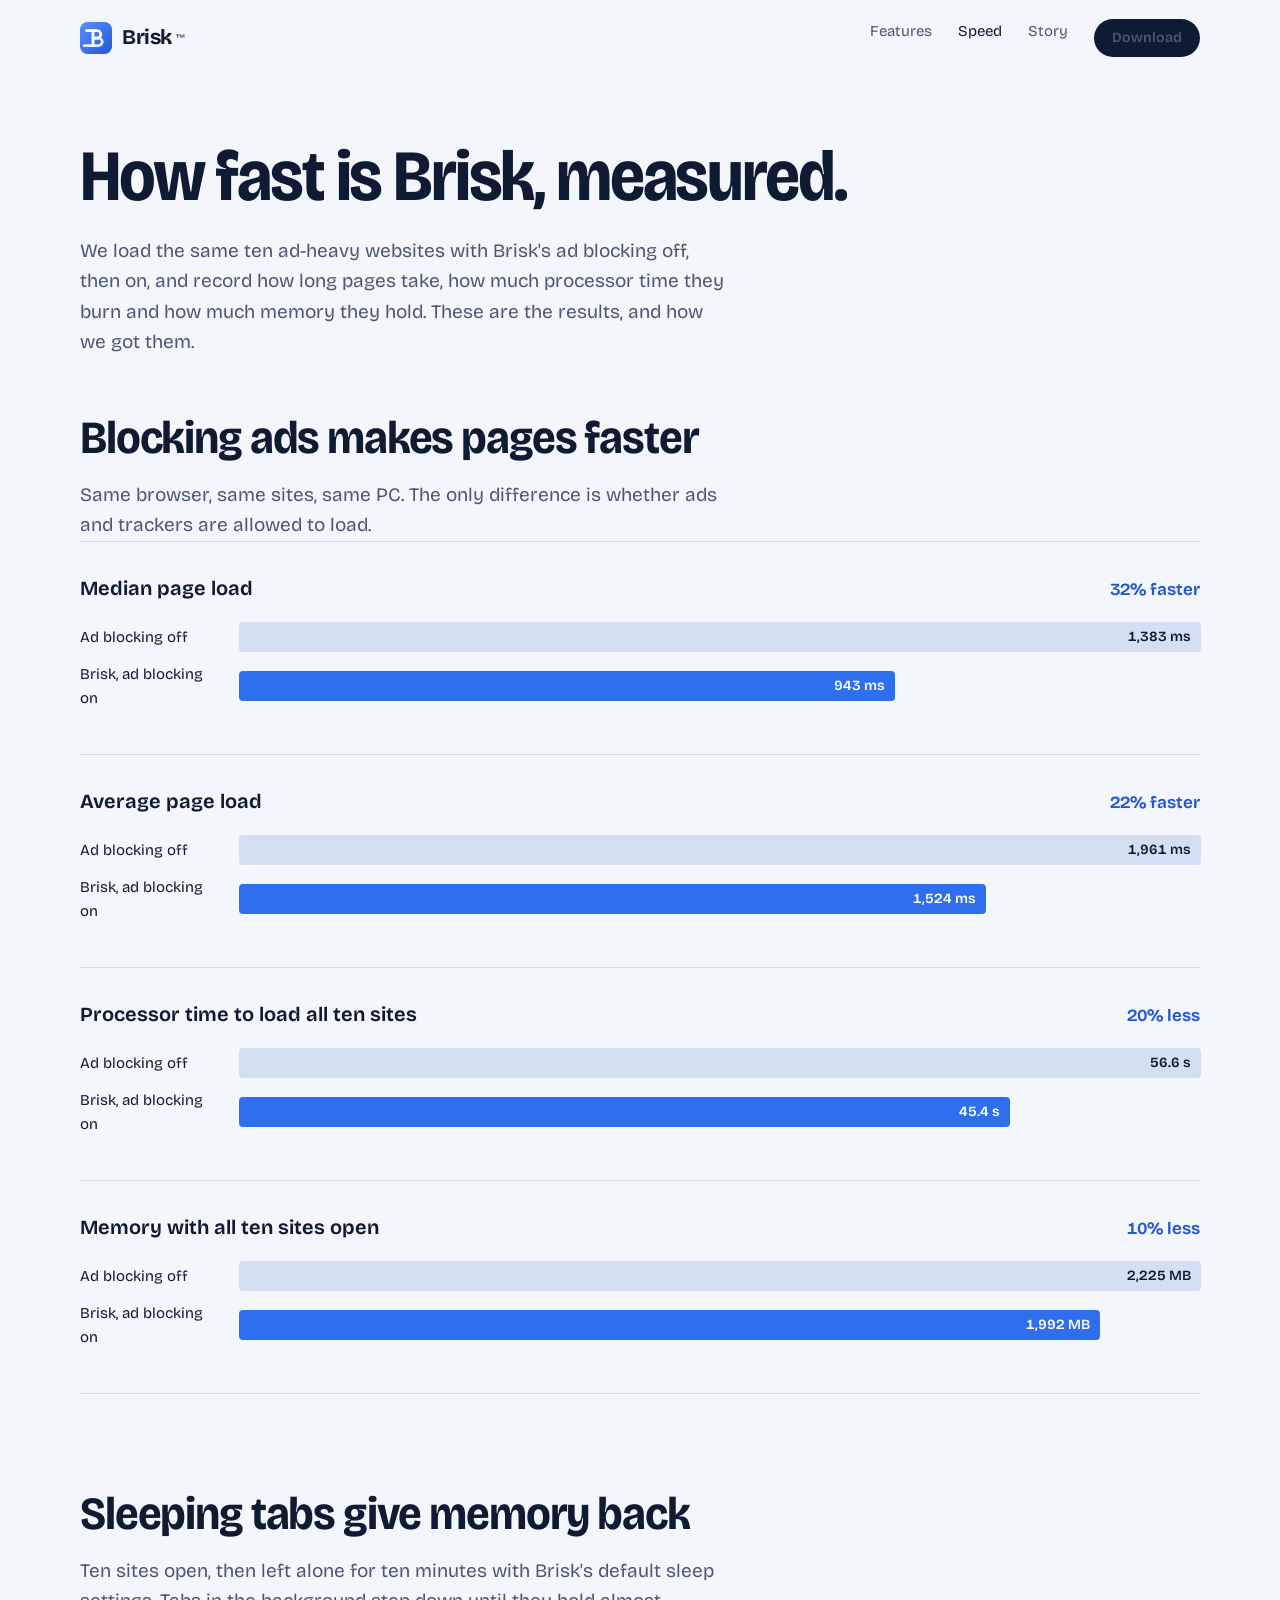
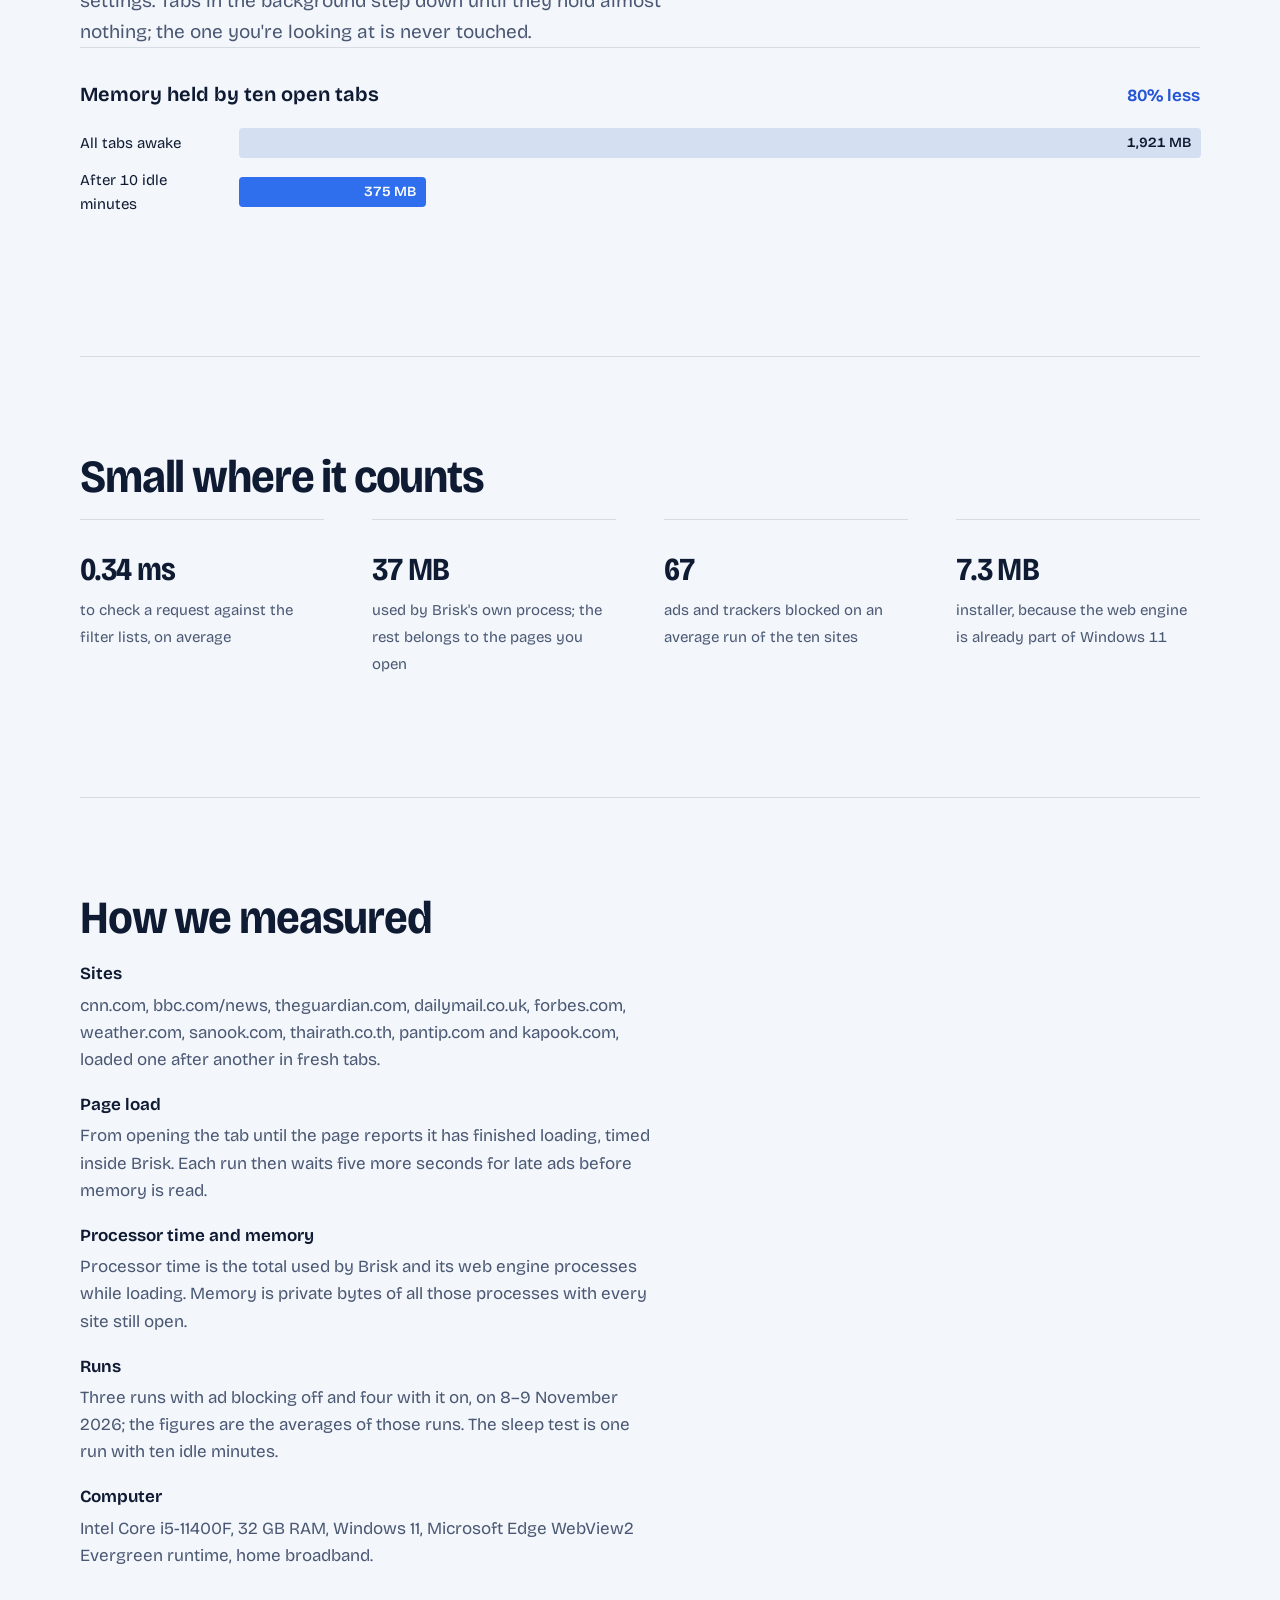
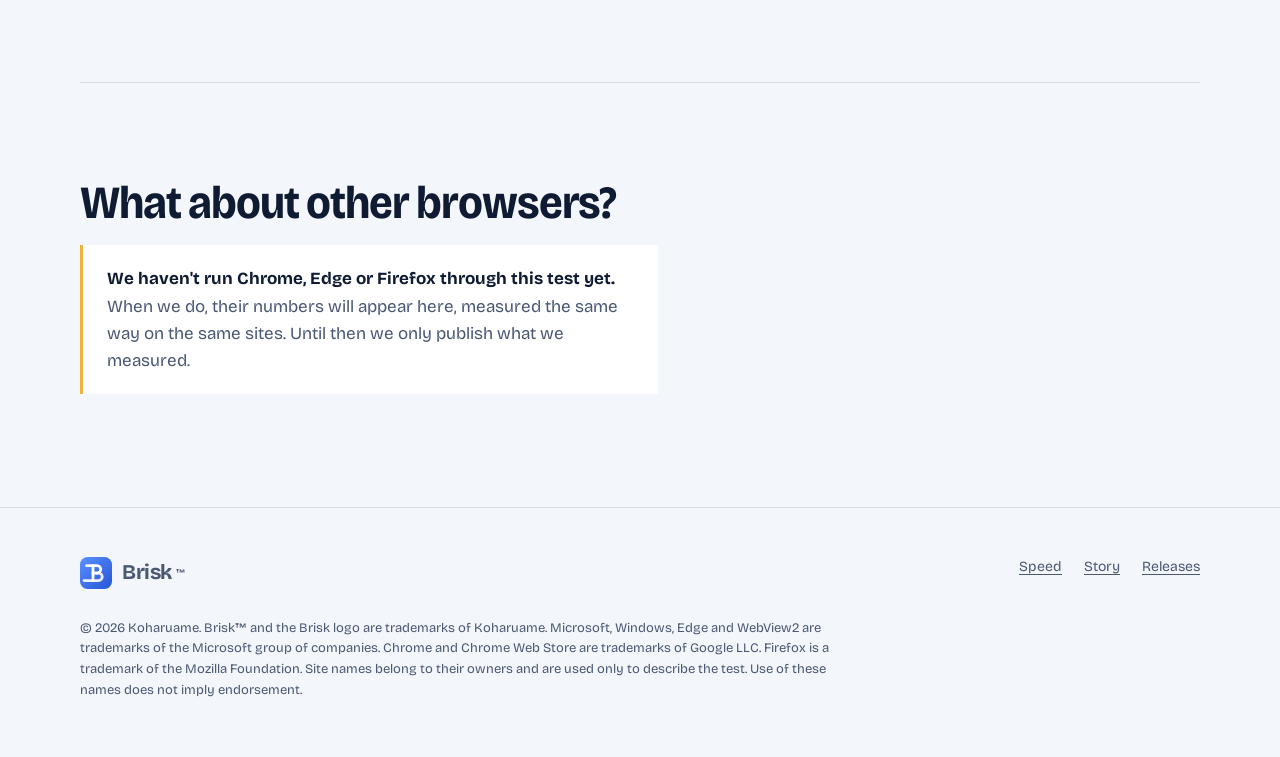
==== docs/speed.html @ 79f0d3bf "Website: English, brand identity, speed page - Home page rebuilt around the wind mark: what Brisk do" ====
<!doctype html>
<html lang="en">
  <head>
    <meta charset="UTF-8" />
    <meta name="viewport" content="width=device-width, initial-scale=1" />
    <title>Speed — Brisk</title>
    <meta name="description" content="How fast Brisk is, measured on ten ad-heavy websites: page loads, CPU time and memory, with the method and raw numbers." />
    <link rel="icon" href="logo.svg" type="image/svg+xml" />
    <link rel="preconnect" href="https://fonts.googleapis.com" />
    <link rel="preconnect" href="https://fonts.gstatic.com" crossorigin />
    <link href="https://fonts.googleapis.com/css2?family=Bricolage+Grotesque:opsz,wdth,wght@12..96,75..100,400..800&display=swap" rel="stylesheet" />
    <link rel="stylesheet" href="style.css" />
  </head>
  <body>
    <a class="skip" href="#main">Skip to content</a>
    <div class="wrap">
      <header class="site-head">
        <a class="mark" href="./" aria-label="Brisk home"><img src="logo.svg" alt="" />Brisk<sup>™</sup></a>
        <nav class="site-nav" aria-label="Site">
          <a href="./#what">Features</a>
          <a href="speed.html" aria-current="page">Speed</a>
          <a href="./#story">Story</a>
          <a class="button small" href="https://github.com/koharuame/brisk-browser/releases/latest">Download</a>
        </nav>
      </header>

      <main id="main">
        <div class="page-head">
          <h1>How fast is Brisk, measured.</h1>
          <p class="lede">
            We load the same ten ad-heavy websites with Brisk's ad blocking off, then on, and record how long pages take, how much processor time they burn and how much memory they hold. These are the results, and how we got them.
          </p>
        </div>

        <section aria-labelledby="adblock-title">
          <h2 id="adblock-title">Blocking ads makes pages faster</h2>
          <p class="intro">Same browser, same sites, same PC. The only difference is whether ads and trackers are allowed to load.</p>

          <figure class="chart">
            <figcaption><b>Median page load</b><span class="delta">32% faster</span></figcaption>
            <div class="bar"><span>Ad blocking off</span><div class="track"><div class="fill" style="--w: 100%">1,383 ms</div></div></div>
            <div class="bar brisk"><span>Brisk, ad blocking on</span><div class="track"><div class="fill" style="--w: 68.2%">943 ms</div></div></div>
          </figure>

          <figure class="chart">
            <figcaption><b>Average page load</b><span class="delta">22% faster</span></figcaption>
            <div class="bar"><span>Ad blocking off</span><div class="track"><div class="fill" style="--w: 100%">1,961 ms</div></div></div>
            <div class="bar brisk"><span>Brisk, ad blocking on</span><div class="track"><div class="fill" style="--w: 77.7%">1,524 ms</div></div></div>
          </figure>

          <figure class="chart">
            <figcaption><b>Processor time to load all ten sites</b><span class="delta">20% less</span></figcaption>
            <div class="bar"><span>Ad blocking off</span><div class="track"><div class="fill" style="--w: 100%">56.6 s</div></div></div>
            <div class="bar brisk"><span>Brisk, ad blocking on</span><div class="track"><div class="fill" style="--w: 80.2%">45.4 s</div></div></div>
          </figure>

          <figure class="chart">
            <figcaption><b>Memory with all ten sites open</b><span class="delta">10% less</span></figcaption>
            <div class="bar"><span>Ad blocking off</span><div class="track"><div class="fill" style="--w: 100%">2,225 MB</div></div></div>
            <div class="bar brisk"><span>Brisk, ad blocking on</span><div class="track"><div class="fill" style="--w: 89.5%">1,992 MB</div></div></div>
          </figure>
        </section>

        <section class="block" id="sleep" aria-labelledby="sleep-title">
          <h2 id="sleep-title">Sleeping tabs give memory back</h2>
          <p class="intro">Ten sites open, then left alone for ten minutes with Brisk's default sleep settings. Tabs in the background step down until they hold almost nothing; the one you're looking at is never touched.</p>

          <figure class="chart">
            <figcaption><b>Memory held by ten open tabs</b><span class="delta">80% less</span></figcaption>
            <div class="bar"><span>All tabs awake</span><div class="track"><div class="fill" style="--w: 100%">1,921 MB</div></div></div>
            <div class="bar brisk"><span>After 10 idle minutes</span><div class="track"><div class="fill" style="--w: 19.5%">375 MB</div></div></div>
          </figure>
        </section>

        <section class="block" aria-labelledby="small-title">
          <h2 id="small-title">Small where it counts</h2>
          <ul class="facts">
            <li><b>0.34 ms</b><span>to check a request against the filter lists, on average</span></li>
            <li><b>37 MB</b><span>used by Brisk's own process; the rest belongs to the pages you open</span></li>
            <li><b>67</b><span>ads and trackers blocked on an average run of the ten sites</span></li>
            <li><b>7.3 MB</b><span>installer, because the web engine is already part of Windows 11</span></li>
          </ul>
        </section>

        <section class="block" aria-labelledby="method-title">
          <h2 id="method-title">How we measured</h2>
          <dl class="method">
            <dt>Sites</dt>
            <dd>cnn.com, bbc.com/news, theguardian.com, dailymail.co.uk, forbes.com, weather.com, sanook.com, thairath.co.th, pantip.com and kapook.com, loaded one after another in fresh tabs.</dd>
            <dt>Page load</dt>
            <dd>From opening the tab until the page reports it has finished loading, timed inside Brisk. Each run then waits five more seconds for late ads before memory is read.</dd>
            <dt>Processor time and memory</dt>
            <dd>Processor time is the total used by Brisk and its web engine processes while loading. Memory is private bytes of all those processes with every site still open.</dd>
            <dt>Runs</dt>
            <dd>Three runs with ad blocking off and four with it on, on 8–9 November 2026; the figures are the averages of those runs. The sleep test is one run with ten idle minutes.</dd>
            <dt>Computer</dt>
            <dd>Intel Core i5-11400F, 32 GB RAM, Windows 11, Microsoft Edge WebView2 Evergreen runtime, home broadband.</dd>
          </dl>
        </section>

        <section class="block" aria-labelledby="others-title">
          <h2 id="others-title">What about other browsers?</h2>
          <p class="note">
            <b>We haven't run Chrome, Edge or Firefox through this test yet.</b> When we do, their numbers will appear here, measured the same way on the same sites. Until then we only publish what we measured.
          </p>
        </section>
      </main>
    </div>

    <footer class="site-foot">
      <div class="wrap">
        <div class="cols">
          <a class="mark" href="./"><img src="logo.svg" alt="" />Brisk<sup>™</sup></a>
          <nav aria-label="Footer">
            <a href="speed.html">Speed</a>
            <a href="./#story">Story</a>
            <a href="https://github.com/koharuame/brisk-browser/releases">Releases</a>
          </nav>
        </div>
        <p class="legal">
          © 2026 Koharuame. Brisk™ and the Brisk logo are trademarks of Koharuame. Microsoft, Windows, Edge and WebView2 are trademarks of the Microsoft group of companies. Chrome and Chrome Web Store are trademarks of Google LLC. Firefox is a trademark of the Mozilla Foundation. Site names belong to their owners and are used only to describe the test. Use of these names does not imply endorsement.
        </p>
      </div>
    </footer>
  </body>
</html>
---- docs/style.css ----
/* Brisk website. Identity: wind (the "Gust B" mark), cool air, the app's blue.
   One family (Bricolage Grotesque) carries everything; numbers use tabular figures. */

:root {
  --paper: #f3f6fb; /* cool air */
  --paper-2: #e8eef8;
  --ink: #0f1b33; /* deep navy, the text */
  --ink-2: #4a5873;
  --gust: #2f6fed; /* the app's accent */
  --gust-deep: #2556d6;
  --mist: #d4dff2;
  --line: rgba(15, 27, 51, 0.12);
  --sun: #f2b33d; /* "faster" in charts */
  --measure: 34em;
  --ease: cubic-bezier(0.2, 0, 0, 1);
  color-scheme: light;
}

* {
  box-sizing: border-box;
}

html {
  -webkit-text-size-adjust: 100%;
}

body {
  margin: 0;
  background: var(--paper);
  color: var(--ink);
  font: 400 17px/1.6 "Bricolage Grotesque", "Segoe UI", system-ui, sans-serif;
  font-optical-sizing: auto;
  font-variation-settings: "wdth" 100;
}

a {
  color: var(--gust-deep);
  text-underline-offset: 3px;
}

a:focus-visible,
button:focus-visible {
  outline: 3px solid var(--gust);
  outline-offset: 3px;
  border-radius: 4px;
}

.wrap {
  width: min(1120px, 100% - 40px);
  margin-inline: auto;
}

.skip {
  position: absolute;
  left: -999px;
}

.skip:focus {
  left: 20px;
  top: 12px;
  z-index: 10;
  padding: 8px 14px;
  background: var(--ink);
  color: #fff;
}

/* --- site header ------------------------------------------------------------- */
.site-head {
  position: relative;
  z-index: 2;
  display: flex;
  align-items: center;
  gap: 32px;
  height: 76px;
}

.mark {
  display: flex;
  align-items: center;
  gap: 10px;
  color: var(--ink);
  font-size: 21px;
  font-weight: 700;
  letter-spacing: -0.02em;
  text-decoration: none;
}

.mark img {
  width: 32px;
  height: 32px;
}

.mark sup {
  margin-left: -6px;
  font-size: 10px;
  font-weight: 500;
  color: var(--ink-2);
}

.site-nav {
  display: flex;
  gap: 26px;
  margin-left: auto;
  font-size: 15px;
}

.site-nav a {
  color: var(--ink-2);
  text-decoration: none;
}

.site-nav a:hover,
.site-nav a[aria-current="page"] {
  color: var(--ink);
}

.button {
  display: inline-flex;
  align-items: center;
  gap: 10px;
  padding: 13px 26px;
  border-radius: 999px;
  background: var(--ink);
  color: #fff;
  font-weight: 600;
  font-size: 16px;
  text-decoration: none;
  transition: background-color 0.15s var(--ease);
}

.button:hover {
  background: var(--gust-deep);
}

.button svg {
  width: 18px;
  height: 18px;
}

.button.small {
  padding: 8px 18px;
  font-size: 14px;
}

/* --- hero: the wind is the signature ------------------------------------------- */
.hero {
  position: relative;
  overflow: hidden;
  padding: 72px 0 120px;
}

.streams {
  position: absolute;
  inset: -40px 0 0 0;
  width: 100%;
  height: calc(100% + 40px);
  pointer-events: none;
}

.streams path {
  fill: none;
  stroke: var(--gust);
  stroke-linecap: round;
  stroke-dasharray: 2400;
  stroke-dashoffset: 2400;
  animation: gust 2.4s var(--ease) forwards;
}

.streams path:nth-child(1) {
  stroke-width: 2;
  opacity: 0.35;
}

.streams path:nth-child(2) {
  stroke-width: 1.5;
  opacity: 0.22;
  animation-delay: 0.18s;
}

.streams path:nth-child(3) {
  stroke-width: 1;
  opacity: 0.16;
  animation-delay: 0.36s;
}

.streams path:nth-child(4) {
  stroke-width: 1;
  opacity: 0.1;
  animation-delay: 0.54s;
}

@keyframes gust {
  to {
    stroke-dashoffset: 0;
  }
}

.hero .wrap {
  position: relative;
}

.hero h1 {
  max-width: 11em;
  margin: 0;
  font-size: clamp(46px, 7.4vw, 96px);
  font-weight: 700;
  font-variation-settings: "wdth" 90;
  line-height: 0.98;
  letter-spacing: -0.035em;
}

.hero .lede {
  max-width: 30em;
  margin: 28px 0 0;
  color: var(--ink-2);
  font-size: clamp(18px, 2vw, 21px);
  line-height: 1.5;
}

.actions {
  display: flex;
  flex-wrap: wrap;
  align-items: center;
  gap: 14px 26px;
  margin-top: 40px;
}

.fine {
  color: var(--ink-2);
  font-size: 14px;
}

/* --- sections ----------------------------------------------------------------- */
section.block {
  padding: 96px 0;
  border-top: 1px solid var(--line);
}

h2 {
  max-width: 16em;
  margin: 0 0 18px;
  font-size: clamp(30px, 4vw, 46px);
  font-weight: 700;
  font-variation-settings: "wdth" 92;
  line-height: 1.05;
  letter-spacing: -0.025em;
}

h3 {
  margin: 0 0 8px;
  font-size: 22px;
  font-weight: 650;
  letter-spacing: -0.01em;
}

.intro {
  max-width: var(--measure);
  margin: 0;
  color: var(--ink-2);
  font-size: 19px;
}

/* Three things Brisk does, each with its measured evidence beside it. */
.pillars {
  display: grid;
  gap: 0;
  margin: 56px 0 0;
  padding: 0;
  list-style: none;
}

.pillars li {
  display: grid;
  grid-template-columns: minmax(0, 1.1fr) minmax(0, 1fr);
  gap: 24px 64px;
  padding: 34px 0;
  border-top: 1px solid var(--line);
}

.pillars p {
  max-width: var(--measure);
  margin: 0;
  color: var(--ink-2);
}

.evidence {
  align-self: center;
  font-variant-numeric: tabular-nums;
}

.evidence b {
  display: block;
  font-size: clamp(28px, 3.4vw, 40px);
  font-weight: 700;
  font-variation-settings: "wdth" 85;
  letter-spacing: -0.02em;
  line-height: 1.1;
}

.evidence span {
  color: var(--ink-2);
  font-size: 15px;
}

/* Everything else, as a plain two-column list. */
.also {
  columns: 2 300px;
  column-gap: 64px;
  margin: 48px 0 0;
  padding: 0;
  list-style: none;
}

.also li {
  break-inside: avoid;
  padding: 18px 0;
  border-top: 1px solid var(--line);
}

.also b {
  display: block;
  font-weight: 650;
}

.also span {
  color: var(--ink-2);
  font-size: 16px;
}

/* The story reads like a letter: narrower, larger, signed. */
.story {
  background: var(--paper-2);
}

.story .letter {
  max-width: 36em;
  font-size: 20px;
  line-height: 1.65;
}

.story .letter p {
  margin: 0 0 1.1em;
}

.story .principles {
  display: flex;
  flex-wrap: wrap;
  gap: 10px;
  margin: 34px 0 0;
  padding: 0;
  list-style: none;
}

.story .principles li {
  padding: 7px 16px;
  border-radius: 999px;
  background: var(--paper);
  box-shadow: inset 0 0 0 1px var(--line);
  font-size: 15px;
}

.signature {
  margin-top: 30px;
  color: var(--ink-2);
  font-size: 16px;
}

.get {
  text-align: left;
}

.get .row {
  display: flex;
  flex-wrap: wrap;
  align-items: center;
  justify-content: space-between;
  gap: 28px;
}

.reqs {
  display: grid;
  grid-template-columns: repeat(auto-fit, minmax(200px, 1fr));
  gap: 0 40px;
  margin: 40px 0 0;
  padding: 0;
  list-style: none;
}

.reqs li {
  padding: 14px 0;
  border-top: 1px solid var(--line);
  font-size: 15px;
}

.reqs b {
  display: block;
  color: var(--ink-2);
  font-weight: 500;
}

/* --- speed page ------------------------------------------------------------------ */
.page-head {
  padding: 64px 0 56px;
}

.page-head h1 {
  max-width: 14em;
  margin: 0;
  font-size: clamp(40px, 6vw, 72px);
  font-weight: 700;
  font-variation-settings: "wdth" 90;
  line-height: 1;
  letter-spacing: -0.03em;
}

.page-head .lede {
  max-width: 34em;
  margin: 24px 0 0;
  color: var(--ink-2);
  font-size: 19px;
}

.chart {
  margin: 0;
  padding: 30px 0 34px;
  border-top: 1px solid var(--line);
  font-variant-numeric: tabular-nums;
}

.chart figcaption {
  display: flex;
  flex-wrap: wrap;
  align-items: baseline;
  justify-content: space-between;
  gap: 8px 24px;
  margin-bottom: 18px;
}

.chart figcaption b {
  font-size: 20px;
  font-weight: 650;
}

.chart .delta {
  color: var(--gust-deep);
  font-weight: 650;
}

.bar {
  display: grid;
  grid-template-columns: 9.5em 1fr;
  align-items: center;
  gap: 16px;
  margin: 10px 0;
  font-size: 15px;
}

.bar .track {
  position: relative;
  height: 30px;
}

.bar .fill {
  display: flex;
  align-items: center;
  justify-content: flex-end;
  width: var(--w);
  height: 100%;
  padding: 0 10px;
  border-radius: 4px;
  background: var(--mist);
  color: var(--ink);
  font-size: 14px;
  font-weight: 600;
  white-space: nowrap;
  transform-origin: left;
  animation: grow 0.9s var(--ease) both;
}

.bar.brisk .fill {
  background: var(--gust);
  color: #fff;
}

@keyframes grow {
  from {
    transform: scaleX(0);
  }
}

.facts {
  display: grid;
  grid-template-columns: repeat(auto-fit, minmax(240px, 1fr));
  gap: 0 48px;
  margin: 0;
  padding: 0;
  list-style: none;
}

.facts li {
  padding: 24px 0;
  border-top: 1px solid var(--line);
  font-variant-numeric: tabular-nums;
}

.facts b {
  display: block;
  font-size: 32px;
  font-weight: 700;
  font-variation-settings: "wdth" 85;
  letter-spacing: -0.02em;
}

.facts span {
  color: var(--ink-2);
  font-size: 15px;
}

.method {
  max-width: var(--measure);
  color: var(--ink-2);
}

.method dt {
  margin-top: 18px;
  color: var(--ink);
  font-weight: 650;
}

.method dd {
  margin: 4px 0 0;
}

.note {
  max-width: var(--measure);
  padding: 20px 24px;
  border-left: 3px solid var(--sun);
  background: #fff;
  color: var(--ink-2);
}

.note b {
  color: var(--ink);
}

/* --- footer ------------------------------------------------------------------------ */
.site-foot {
  padding: 48px 0 56px;
  border-top: 1px solid var(--line);
  color: var(--ink-2);
  font-size: 14px;
}

.site-foot .cols {
  display: flex;
  flex-wrap: wrap;
  justify-content: space-between;
  gap: 24px;
}

.site-foot nav {
  display: flex;
  flex-wrap: wrap;
  gap: 22px;
}

.site-foot a {
  color: var(--ink-2);
}

.legal {
  max-width: 60em;
  margin: 28px 0 0;
  font-size: 13px;
  line-height: 1.6;
}

/* --- small screens + motion ------------------------------------------------------- */
@media (max-width: 720px) {
  .site-nav a:not(.button) {
    display: none;
  }
  .hero {
    padding: 40px 0 80px;
  }
  section.block {
    padding: 64px 0;
  }
  .pillars li {
    grid-template-columns: 1fr;
  }
  .bar {
    grid-template-columns: 1fr;
    gap: 6px;
  }
}

@media (prefers-reduced-motion: reduce) {
  .streams path {
    animation: none;
    stroke-dashoffset: 0;
  }
  .bar .fill {
    animation: none;
  }
  .button {
    transition: none;
  }
}
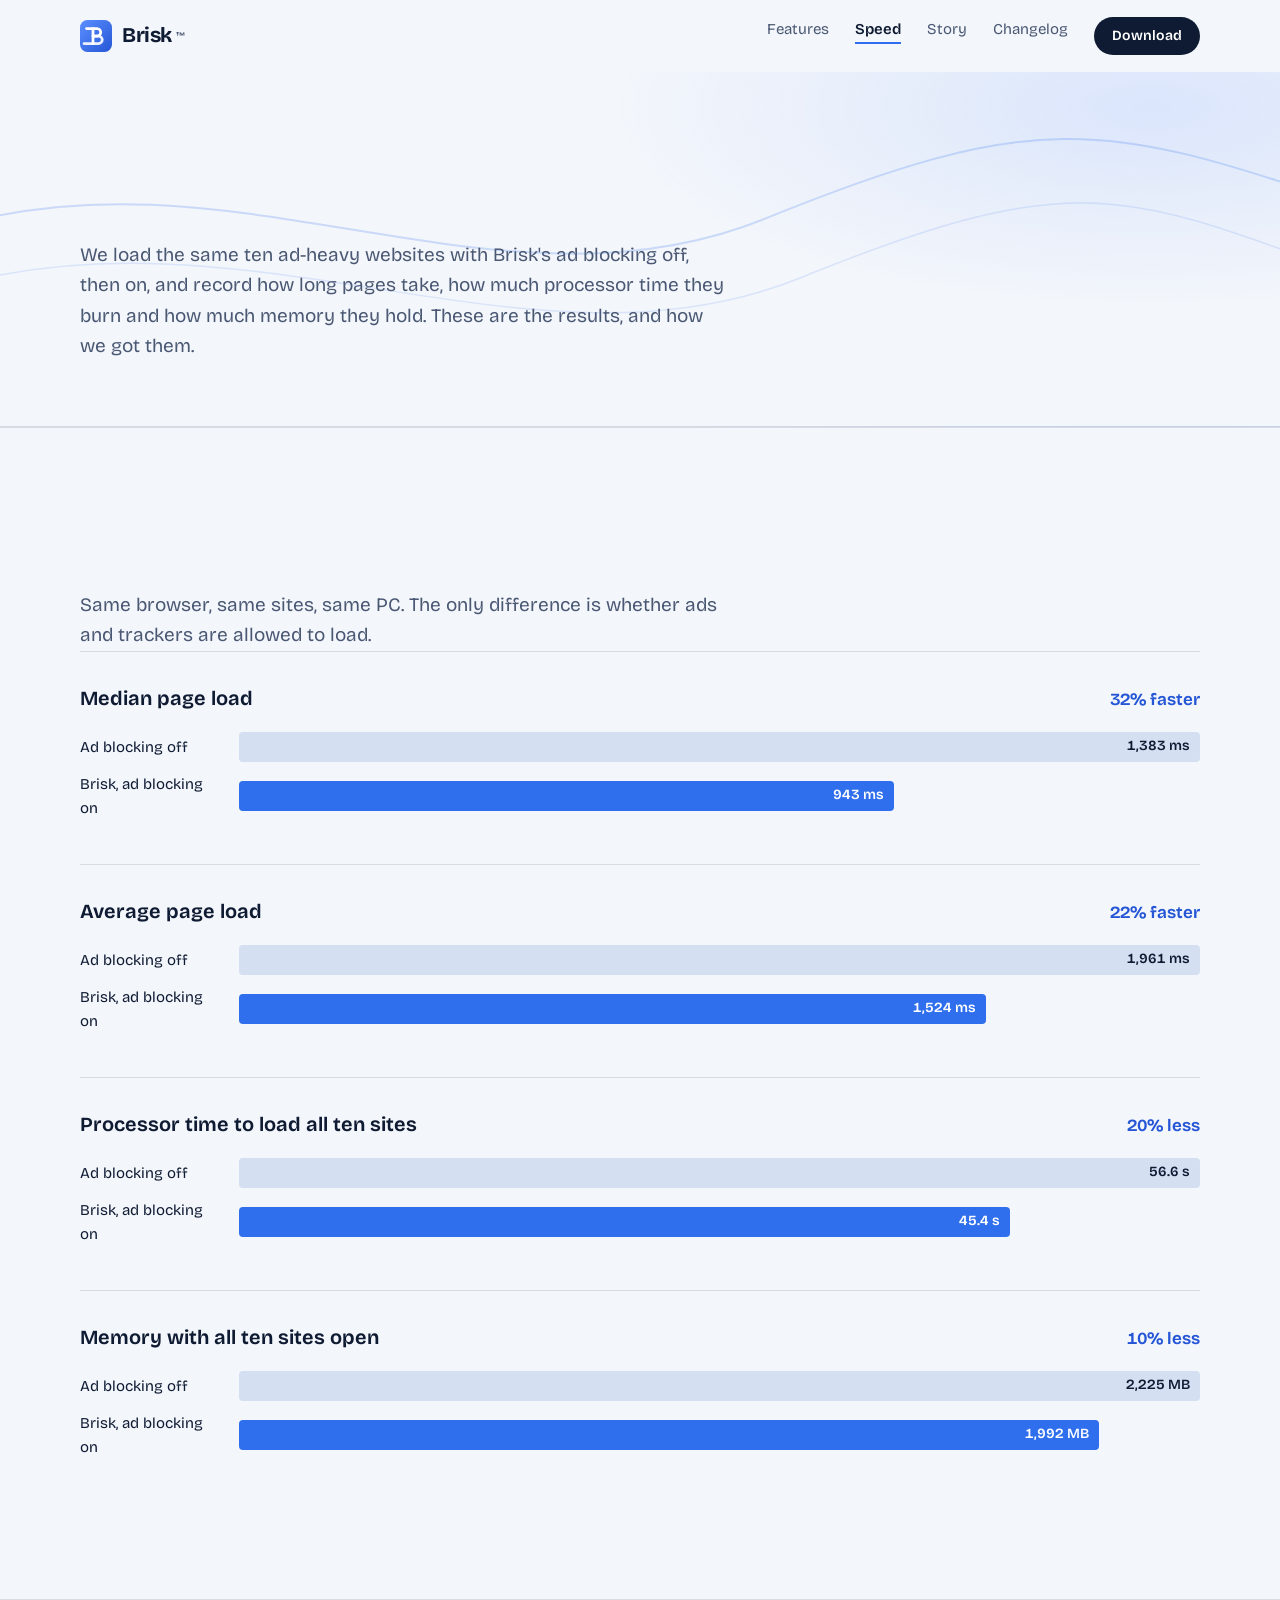
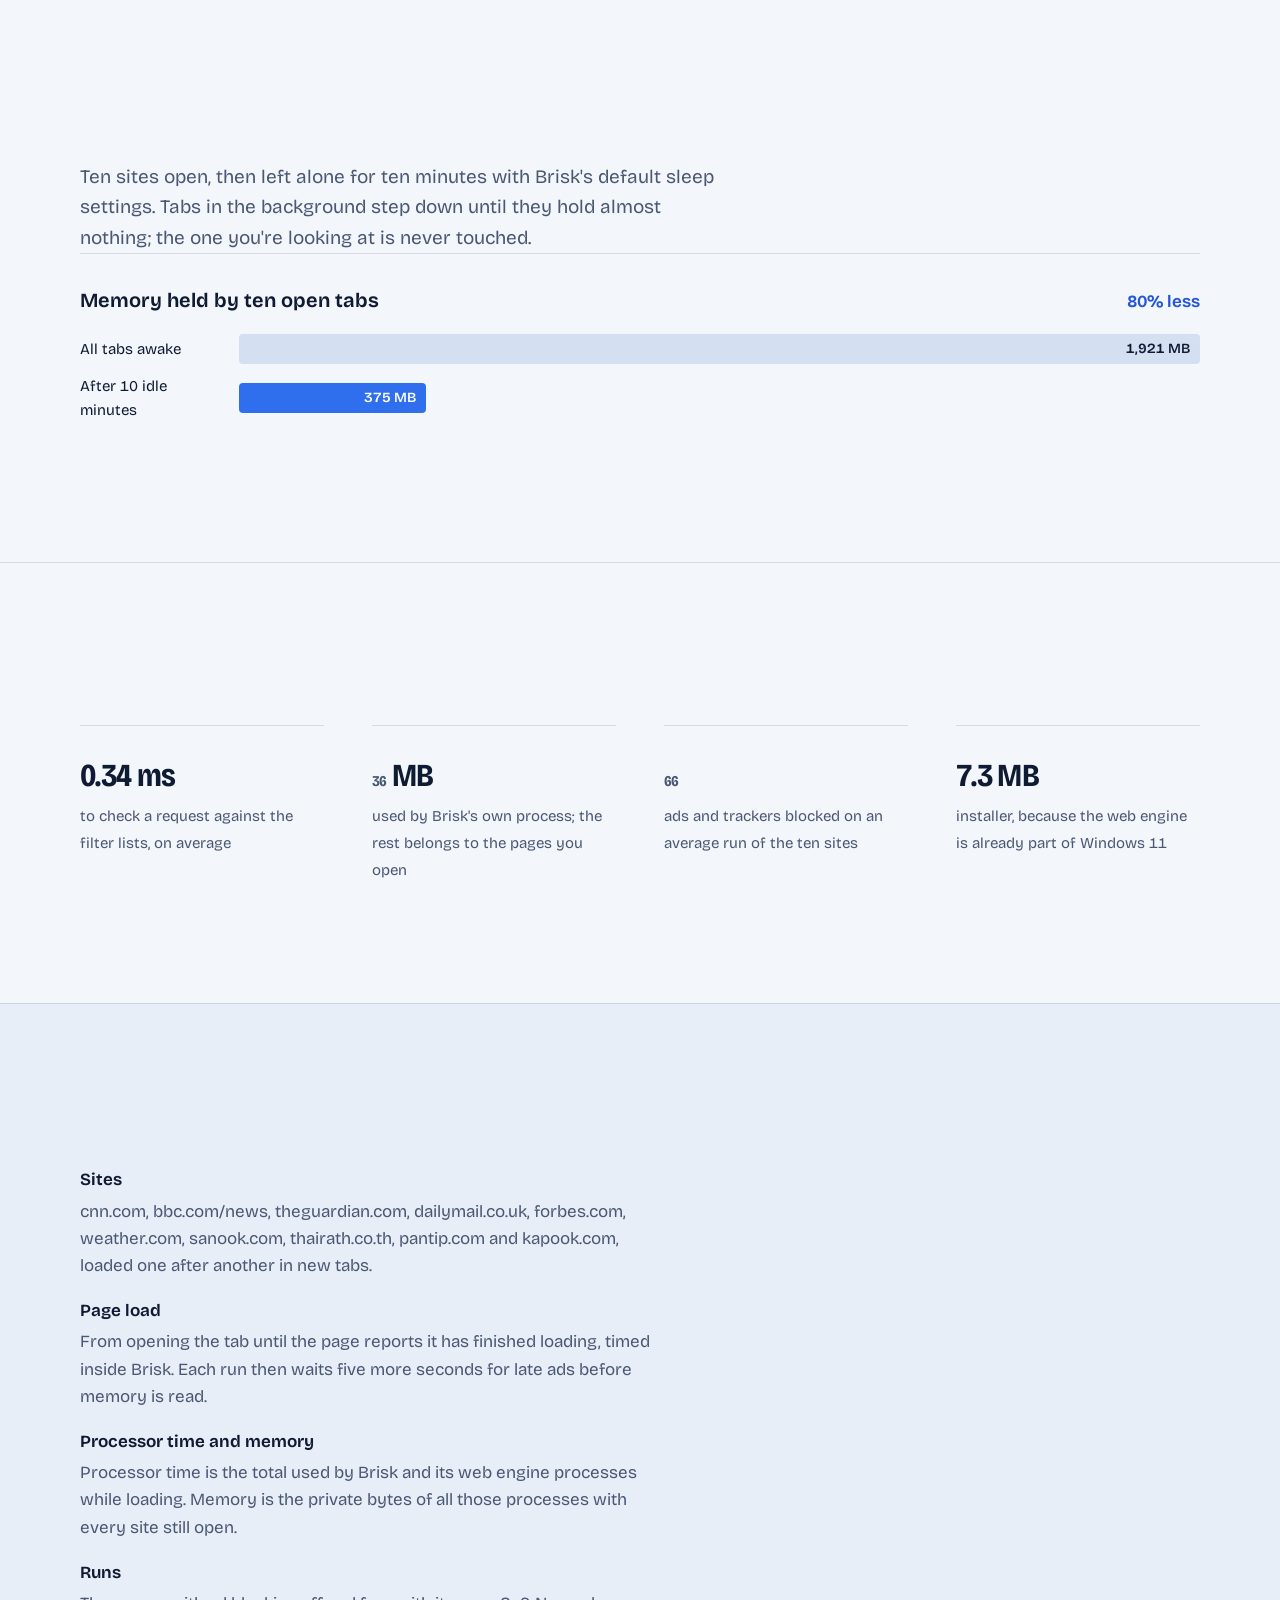
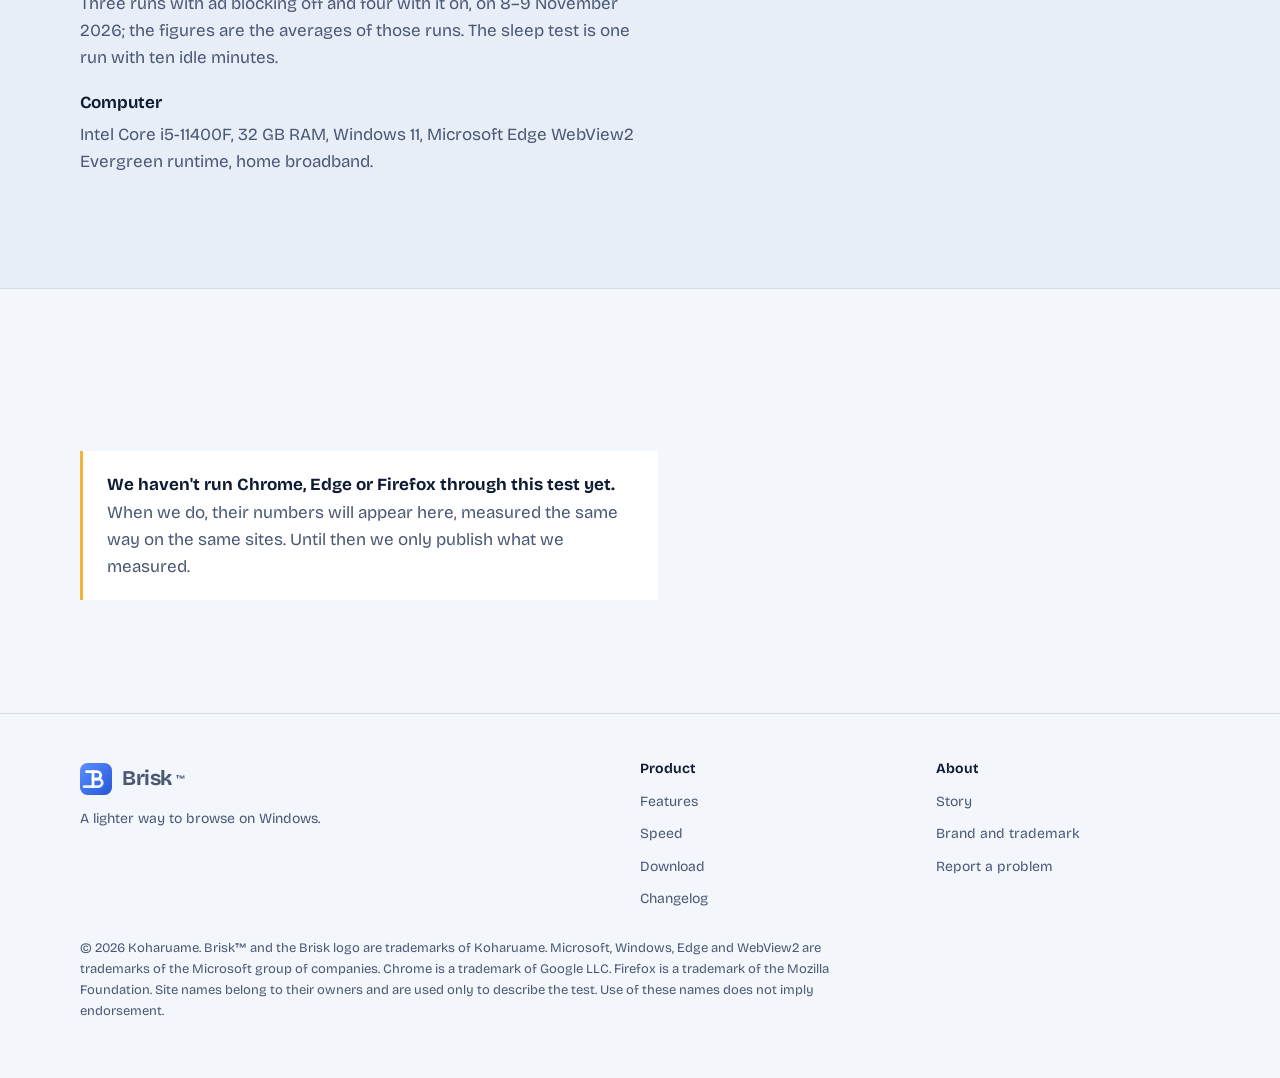
==== commit 6d7690bd: "Website: features, download, story and changelog pages" ====
--- a/docs/speed.html
+++ b/docs/speed.html
@@ -4,35 +4,49 @@
     <meta charset="UTF-8" />
     <meta name="viewport" content="width=device-width, initial-scale=1" />
     <title>Speed — Brisk</title>
-    <meta name="description" content="How fast Brisk is, measured on ten ad-heavy websites: page loads, CPU time and memory, with the method and raw numbers." />
+    <meta name="description" content="How fast Brisk is, measured on ten ad-heavy websites: page loads, processor time and memory, with the method and the numbers." />
     <link rel="icon" href="logo.svg" type="image/svg+xml" />
     <link rel="preconnect" href="https://fonts.googleapis.com" />
     <link rel="preconnect" href="https://fonts.gstatic.com" crossorigin />
     <link href="https://fonts.googleapis.com/css2?family=Bricolage+Grotesque:opsz,wdth,wght@12..96,75..100,400..800&display=swap" rel="stylesheet" />
     <link rel="stylesheet" href="style.css" />
+    <link rel="stylesheet" href="fx.css" />
+    <link rel="stylesheet" href="pages.css" />
+    <link rel="stylesheet" href="motion.css" />
+    <script>
+      document.documentElement.classList.add("js");
+    </script>
   </head>
   <body>
     <a class="skip" href="#main">Skip to content</a>
-    <div class="wrap">
-      <header class="site-head">
+    <header class="site-head">
+      <div class="wrap head-row">
         <a class="mark" href="./" aria-label="Brisk home"><img src="logo.svg" alt="" />Brisk<sup>™</sup></a>
-        <nav class="site-nav" aria-label="Site">
-          <a href="./#what">Features</a>
+        <button class="menu-btn" type="button" aria-expanded="false" aria-controls="site-nav"><i></i><i></i><span class="sr">Menu</span></button>
+        <nav class="site-nav" id="site-nav" aria-label="Site">
+          <a href="features.html">Features</a>
           <a href="speed.html" aria-current="page">Speed</a>
-          <a href="./#story">Story</a>
-          <a class="button small" href="https://github.com/koharuame/brisk-browser/releases/latest">Download</a>
+          <a href="story.html">Story</a>
+          <a href="changelog.html">Changelog</a>
+          <a class="button small" href="download.html">Download</a>
         </nav>
-      </header>
+      </div>
+    </header>
 
-      <main id="main">
-        <div class="page-head">
+    <main id="main">
+      <div class="page-head">
+        <svg class="streams" viewBox="0 0 1440 400" preserveAspectRatio="none" aria-hidden="true">
+          <path d="M-60 200 C 260 110, 560 300, 860 190 S 1240 90, 1500 170" />
+          <path d="M-60 260 C 280 170, 600 360, 900 250 S 1260 160, 1500 240" />
+        </svg>
+        <div class="wrap">
           <h1>How fast is Brisk, measured.</h1>
-          <p class="lede">
-            We load the same ten ad-heavy websites with Brisk's ad blocking off, then on, and record how long pages take, how much processor time they burn and how much memory they hold. These are the results, and how we got them.
-          </p>
+          <p class="lede">We load the same ten ad-heavy websites with Brisk's ad blocking off, then on, and record how long pages take, how much processor time they burn and how much memory they hold. These are the results, and how we got them.</p>
         </div>
+      </div>
 
-        <section aria-labelledby="adblock-title">
+      <section class="block" aria-labelledby="adblock-title">
+        <div class="wrap">
           <h2 id="adblock-title">Blocking ads makes pages faster</h2>
           <p class="intro">Same browser, same sites, same PC. The only difference is whether ads and trackers are allowed to load.</p>
 
@@ -59,9 +73,11 @@
             <div class="bar"><span>Ad blocking off</span><div class="track"><div class="fill" style="--w: 100%">2,225 MB</div></div></div>
             <div class="bar brisk"><span>Brisk, ad blocking on</span><div class="track"><div class="fill" style="--w: 89.5%">1,992 MB</div></div></div>
           </figure>
-        </section>
+        </div>
+      </section>
 
-        <section class="block" id="sleep" aria-labelledby="sleep-title">
+      <section class="block" id="sleep" aria-labelledby="sleep-title">
+        <div class="wrap">
           <h2 id="sleep-title">Sleeping tabs give memory back</h2>
           <p class="intro">Ten sites open, then left alone for ten minutes with Brisk's default sleep settings. Tabs in the background step down until they hold almost nothing; the one you're looking at is never touched.</p>
 
@@ -70,57 +86,76 @@
             <div class="bar"><span>All tabs awake</span><div class="track"><div class="fill" style="--w: 100%">1,921 MB</div></div></div>
             <div class="bar brisk"><span>After 10 idle minutes</span><div class="track"><div class="fill" style="--w: 19.5%">375 MB</div></div></div>
           </figure>
-        </section>
+        </div>
+      </section>
 
-        <section class="block" aria-labelledby="small-title">
+      <section class="block" aria-labelledby="small-title">
+        <div class="wrap">
           <h2 id="small-title">Small where it counts</h2>
           <ul class="facts">
             <li><b>0.34 ms</b><span>to check a request against the filter lists, on average</span></li>
-            <li><b>37 MB</b><span>used by Brisk's own process; the rest belongs to the pages you open</span></li>
-            <li><b>67</b><span>ads and trackers blocked on an average run of the ten sites</span></li>
+            <li><b><span data-count="37">37</span> MB</b><span>used by Brisk's own process; the rest belongs to the pages you open</span></li>
+            <li><b><span data-count="67">67</span></b><span>ads and trackers blocked on an average run of the ten sites</span></li>
             <li><b>7.3 MB</b><span>installer, because the web engine is already part of Windows 11</span></li>
           </ul>
-        </section>
+        </div>
+      </section>
 
-        <section class="block" aria-labelledby="method-title">
+      <section class="block story" aria-labelledby="method-title">
+        <div class="wrap">
           <h2 id="method-title">How we measured</h2>
           <dl class="method">
             <dt>Sites</dt>
-            <dd>cnn.com, bbc.com/news, theguardian.com, dailymail.co.uk, forbes.com, weather.com, sanook.com, thairath.co.th, pantip.com and kapook.com, loaded one after another in fresh tabs.</dd>
+            <dd>cnn.com, bbc.com/news, theguardian.com, dailymail.co.uk, forbes.com, weather.com, sanook.com, thairath.co.th, pantip.com and kapook.com, loaded one after another in new tabs.</dd>
             <dt>Page load</dt>
             <dd>From opening the tab until the page reports it has finished loading, timed inside Brisk. Each run then waits five more seconds for late ads before memory is read.</dd>
             <dt>Processor time and memory</dt>
-            <dd>Processor time is the total used by Brisk and its web engine processes while loading. Memory is private bytes of all those processes with every site still open.</dd>
+            <dd>Processor time is the total used by Brisk and its web engine processes while loading. Memory is the private bytes of all those processes with every site still open.</dd>
             <dt>Runs</dt>
             <dd>Three runs with ad blocking off and four with it on, on 8–9 November 2026; the figures are the averages of those runs. The sleep test is one run with ten idle minutes.</dd>
             <dt>Computer</dt>
             <dd>Intel Core i5-11400F, 32 GB RAM, Windows 11, Microsoft Edge WebView2 Evergreen runtime, home broadband.</dd>
           </dl>
-        </section>
+        </div>
+      </section>
 
-        <section class="block" aria-labelledby="others-title">
+      <section class="block" aria-labelledby="others-title">
+        <div class="wrap">
           <h2 id="others-title">What about other browsers?</h2>
           <p class="note">
             <b>We haven't run Chrome, Edge or Firefox through this test yet.</b> When we do, their numbers will appear here, measured the same way on the same sites. Until then we only publish what we measured.
           </p>
-        </section>
-      </main>
-    </div>
+        </div>
+      </section>
+    </main>
 
     <footer class="site-foot">
       <div class="wrap">
-        <div class="cols">
-          <a class="mark" href="./"><img src="logo.svg" alt="" />Brisk<sup>™</sup></a>
-          <nav aria-label="Footer">
+        <div class="foot-grid">
+          <div class="foot-brand">
+            <a class="mark" href="./"><img src="logo.svg" alt="" />Brisk<sup>™</sup></a>
+            <p>A lighter way to browse on Windows.</p>
+          </div>
+          <nav aria-label="Product">
+            <h2>Product</h2>
+            <a href="features.html">Features</a>
             <a href="speed.html">Speed</a>
-            <a href="./#story">Story</a>
-            <a href="https://github.com/koharuame/brisk-browser/releases">Releases</a>
+            <a href="download.html">Download</a>
+            <a href="changelog.html">Changelog</a>
+          </nav>
+          <nav aria-label="About">
+            <h2>About</h2>
+            <a href="story.html">Story</a>
+            <a href="story.html#brand">Brand and trademark</a>
+            <a href="https://github.com/koharuame/brisk-browser/issues">Report a problem</a>
           </nav>
         </div>
         <p class="legal">
-          © 2026 Koharuame. Brisk™ and the Brisk logo are trademarks of Koharuame. Microsoft, Windows, Edge and WebView2 are trademarks of the Microsoft group of companies. Chrome and Chrome Web Store are trademarks of Google LLC. Firefox is a trademark of the Mozilla Foundation. Site names belong to their owners and are used only to describe the test. Use of these names does not imply endorsement.
+          © 2026 Koharuame. Brisk™ and the Brisk logo are trademarks of Koharuame. Microsoft, Windows, Edge and WebView2 are trademarks of the Microsoft group of companies. Chrome is a trademark of Google LLC. Firefox is a trademark of the Mozilla Foundation. Site names belong to their owners and are used only to describe the test. Use of these names does not imply endorsement.
         </p>
       </div>
     </footer>
+
+    <script src="site.js"></script>
   </body>
 </html>
--- a/docs/style.css
+++ b/docs/style.css
@@ -64,14 +64,28 @@
   color: #fff;
 }
 
-/* --- site header ------------------------------------------------------------- */
+/* --- site header: sticks, and frosts over once the page scrolls under it ------- */
 .site-head {
-  position: relative;
-  z-index: 2;
+  position: sticky;
+  top: 0;
+  z-index: 20;
+  transition:
+    background-color 0.25s var(--ease),
+    box-shadow 0.25s var(--ease);
+}
+
+.site-head.is-scrolled {
+  background: rgba(243, 246, 251, 0.78);
+  box-shadow: 0 1px 0 var(--line);
+  backdrop-filter: saturate(1.4) blur(14px);
+  -webkit-backdrop-filter: saturate(1.4) blur(14px);
+}
+
+.head-row {
   display: flex;
   align-items: center;
   gap: 32px;
-  height: 76px;
+  height: 72px;
 }
 
 .mark {
--- a/docs/fx.css
+++ b/docs/fx.css
@@ -0,0 +1,583 @@
+/* Interactive layer (site.js). Everything still reads fine without script. */
+
+/* --- hero: wind field + layout ------------------------------------------------ */
+.hero {
+  padding: 40px 0 110px;
+  background:
+    radial-gradient(70% 60% at 85% 20%, rgba(91, 143, 255, 0.18), transparent 70%),
+    radial-gradient(50% 50% at 10% 90%, rgba(47, 111, 237, 0.08), transparent 70%);
+}
+
+.wind-field {
+  position: absolute;
+  inset: 0;
+  width: 100%;
+  height: 100%;
+}
+
+/* With the canvas running, the static streams step back. */
+.has-wind .hero .streams {
+  opacity: 0.35;
+}
+
+.hero-grid {
+  display: grid;
+  grid-template-columns: minmax(0, 1fr) minmax(0, 1.05fr);
+  align-items: center;
+  gap: 56px;
+}
+
+.hero h1 {
+  font-size: clamp(44px, 6.2vw, 84px);
+}
+
+/* --- the demo window ---------------------------------------------------------- */
+.demo {
+  margin: 0;
+}
+
+.demo-win {
+  overflow: hidden;
+  border-radius: 14px;
+  background: #eceef3;
+  box-shadow:
+    0 0 0 1px rgba(15, 27, 51, 0.1),
+    0 30px 60px -20px rgba(15, 27, 51, 0.35),
+    0 12px 24px -12px rgba(37, 86, 214, 0.25);
+  transform: perspective(1400px) rotateY(-6deg) rotateX(2deg);
+  transition: transform 0.6s var(--ease);
+  font-size: 12px;
+}
+
+.demo:hover .demo-win {
+  transform: perspective(1400px) rotateY(-2deg) rotateX(1deg);
+}
+
+.demo-strip {
+  display: flex;
+  align-items: center;
+  gap: 4px;
+  height: 38px;
+  padding: 6px 0 0 10px;
+}
+
+.demo-tab {
+  display: flex;
+  align-items: center;
+  gap: 7px;
+  height: 30px;
+  padding: 0 12px;
+  border-radius: 8px 8px 0 0;
+  color: #5b6070;
+  white-space: nowrap;
+}
+
+.demo-tab.is-active {
+  background: #fff;
+  color: var(--ink);
+}
+
+.demo-tab .dot {
+  width: 12px;
+  height: 12px;
+  border-radius: 3px;
+  background: var(--gust);
+}
+
+.demo-tab svg {
+  width: 12px;
+  height: 12px;
+  fill: #8a93a8;
+}
+
+.demo-tab.is-asleep {
+  opacity: 0.6;
+}
+
+.demo-win-btns {
+  display: flex;
+  gap: 14px;
+  margin-left: auto;
+  padding: 0 14px;
+}
+
+.demo-win-btns i {
+  width: 10px;
+  height: 1.5px;
+  background: #8a93a8;
+}
+
+.demo-bar {
+  display: flex;
+  align-items: center;
+  gap: 10px;
+  height: 40px;
+  padding: 0 12px;
+  background: #fff;
+}
+
+.demo-url {
+  display: flex;
+  flex: 1;
+  align-items: center;
+  gap: 8px;
+  height: 28px;
+  padding: 0 12px;
+  border-radius: 14px;
+  background: #f1f3f7;
+  color: #4a5873;
+}
+
+.demo-url svg,
+.demo-shield svg {
+  width: 13px;
+  height: 13px;
+  fill: none;
+  stroke: currentColor;
+  stroke-width: 1.4;
+}
+
+.demo-shield {
+  display: flex;
+  align-items: center;
+  gap: 5px;
+  height: 28px;
+  padding: 0 10px;
+  border-radius: 14px;
+  background: rgba(47, 111, 237, 0.12);
+  color: var(--gust-deep);
+  font-variant-numeric: tabular-nums;
+  transition:
+    background-color 0.3s var(--ease),
+    color 0.3s var(--ease);
+}
+
+[data-adblock="off"] .demo-shield {
+  background: #f1f3f7;
+  color: #8a93a8;
+}
+
+.demo-shield.bump {
+  animation: bump 0.25s var(--ease);
+}
+
+@keyframes bump {
+  50% {
+    transform: scale(1.15);
+  }
+}
+
+.demo-page {
+  position: relative;
+  height: 300px;
+  margin: 0 6px 6px;
+  overflow: hidden;
+  border-radius: 0 0 9px 9px;
+  background: #fff;
+}
+
+.demo-progress {
+  position: absolute;
+  inset: 0 auto auto 0;
+  z-index: 1;
+  width: 0;
+  height: 3px;
+  background: var(--gust);
+  opacity: 0;
+}
+
+.demo-content {
+  display: flex;
+  flex-direction: column;
+  gap: 10px;
+  padding: 22px 26px;
+}
+
+/* Without script the skeleton just shows; site.js hides it and builds it in on each load. */
+.sk,
+.sk-img {
+  height: 10px;
+  border-radius: 5px;
+  background: #e9edf4;
+  transition:
+    opacity 0.3s var(--ease),
+    transform 0.3s var(--ease);
+}
+
+.js .sk,
+.js .sk-img {
+  opacity: 0;
+  transform: translateY(4px);
+}
+
+.js .sk.is-shown,
+.js .sk-img.is-shown {
+  opacity: 1;
+  transform: none;
+}
+
+.sk-title {
+  width: 70%;
+  height: 18px;
+  background: #d6deec;
+}
+
+.sk-short {
+  width: 55%;
+}
+
+.sk-img {
+  flex: 1;
+  height: 70px;
+  border-radius: 8px;
+  background: linear-gradient(135deg, #dce6f7, #eef3fb);
+}
+
+.demo-cols {
+  display: flex;
+  gap: 12px;
+}
+
+/* Ad slots: loud when they load, folded to a quiet "blocked" line when Brisk stops them. */
+.ad {
+  display: grid;
+  place-items: center;
+  height: 0;
+  margin: -5px 0;
+  overflow: hidden;
+  border-radius: 6px;
+  background: repeating-linear-gradient(45deg, #ffe7b0 0 10px, #ffd98a 10px 20px);
+  color: #8a5a00;
+  font-weight: 700;
+  opacity: 0;
+  transition:
+    height 0.35s var(--ease),
+    opacity 0.25s var(--ease),
+    margin 0.35s var(--ease);
+}
+
+.ad.is-loaded {
+  height: 46px;
+  margin: 0;
+  opacity: 1;
+}
+
+.ad-side {
+  width: 34%;
+}
+
+.ad-side.is-loaded,
+.ad-side.is-blocked {
+  height: 70px;
+}
+
+.ad.is-blocked {
+  height: 22px;
+  margin: 0;
+  background: rgba(47, 111, 237, 0.08);
+  color: var(--gust-deep);
+  font-weight: 600;
+  opacity: 1;
+}
+
+.demo-controls {
+  display: flex;
+  align-items: center;
+  justify-content: space-between;
+  gap: 16px;
+  margin-top: 22px;
+  font-variant-numeric: tabular-nums;
+}
+
+.demo-time {
+  color: var(--ink-2);
+  font-size: 15px;
+}
+
+.demo-time b {
+  color: var(--ink);
+}
+
+.demo-note {
+  margin: 8px 0 0;
+  color: var(--ink-2);
+  font-size: 13px;
+}
+
+/* A Windows-style toggle switch. */
+.switch {
+  position: relative;
+  display: inline-flex;
+  align-items: center;
+  gap: 12px;
+  font-weight: 600;
+  cursor: pointer;
+}
+
+.switch input {
+  position: absolute;
+  opacity: 0;
+}
+
+.switch-track {
+  position: relative;
+  width: 44px;
+  height: 24px;
+  border-radius: 12px;
+  background: #b9c3d6;
+  transition: background-color 0.2s var(--ease);
+}
+
+.switch-track span {
+  position: absolute;
+  top: 4px;
+  left: 4px;
+  width: 16px;
+  height: 16px;
+  border-radius: 50%;
+  background: #fff;
+  transition: transform 0.25s var(--ease);
+}
+
+.switch input:checked + .switch-track {
+  background: var(--gust);
+}
+
+.switch input:checked + .switch-track span {
+  transform: translateX(20px);
+}
+
+.switch input:focus-visible + .switch-track {
+  outline: 3px solid var(--gust);
+  outline-offset: 3px;
+}
+
+/* --- sleeping tabs: ten tabs fall asleep as the section comes into view -------- */
+.sleepy b {
+  font-variant-numeric: tabular-nums;
+}
+
+.naps {
+  display: flex;
+  align-items: flex-end;
+  gap: 6px;
+  height: 32px;
+  margin-bottom: 14px;
+}
+
+.naps i {
+  width: 22px;
+  height: 28px;
+  border-radius: 5px;
+  background: var(--gust);
+  transition:
+    background-color 0.5s var(--ease),
+    height 0.5s var(--ease);
+}
+
+.naps i:first-child {
+  outline: 2px solid var(--gust);
+  outline-offset: 2px;
+}
+
+.naps i.is-asleep {
+  height: 8px;
+  background: var(--mist);
+}
+
+/* --- story with the mark drawn large ----------------------------------------- */
+.story-grid {
+  display: grid;
+  grid-template-columns: minmax(0, 1.4fr) minmax(0, 1fr);
+  align-items: center;
+  gap: 64px;
+}
+
+.mark-study {
+  margin: 0;
+  text-align: center;
+}
+
+.mark-study svg {
+  width: min(100%, 300px);
+  filter: drop-shadow(0 30px 50px rgba(37, 86, 214, 0.35));
+}
+
+.mark-study .draw path {
+  stroke-dasharray: 80;
+  stroke-dashoffset: 0;
+}
+
+.mark-study.is-drawing .draw path {
+  animation: draw 1.4s var(--ease) both;
+}
+
+.mark-study.is-drawing .draw path:nth-child(2) {
+  animation-delay: 0.25s;
+}
+
+.mark-study.is-drawing .draw path:nth-child(3) {
+  animation-delay: 0.5s;
+}
+
+@keyframes draw {
+  from {
+    stroke-dashoffset: 80;
+  }
+}
+
+.mark-study figcaption {
+  max-width: 20em;
+  margin: 20px auto 0;
+  color: var(--ink-2);
+  font-size: 15px;
+}
+
+/* --- the sky: download band ------------------------------------------------- */
+.sky {
+  position: relative;
+  overflow: hidden;
+  padding: 96px 0 80px;
+  background: linear-gradient(160deg, #3d74f5 0%, #2556d6 55%, #1d44b0 100%);
+  color: #fff;
+}
+
+.sky-streams {
+  position: absolute;
+  inset: 0;
+  width: 100%;
+  height: 100%;
+  pointer-events: none;
+}
+
+.sky-streams path {
+  fill: none;
+  stroke: rgba(255, 255, 255, 0.16);
+  stroke-width: 1.5;
+  stroke-dasharray: 160 900;
+  animation: drift 9s linear infinite;
+}
+
+.sky-streams path:nth-child(2) {
+  animation-duration: 12s;
+  animation-delay: -4s;
+}
+
+.sky-streams path:nth-child(3) {
+  animation-duration: 15s;
+  animation-delay: -8s;
+}
+
+@keyframes drift {
+  from {
+    stroke-dashoffset: 1060;
+  }
+  to {
+    stroke-dashoffset: 0;
+  }
+}
+
+.sky .wrap {
+  position: relative;
+}
+
+.sky-row {
+  display: flex;
+  flex-wrap: wrap;
+  align-items: center;
+  justify-content: space-between;
+  gap: 28px;
+}
+
+.sky h2 {
+  margin-bottom: 10px;
+}
+
+.sky-lede {
+  margin: 0;
+  color: rgba(255, 255, 255, 0.82);
+  font-size: 18px;
+}
+
+.button.light {
+  background: #fff;
+  color: var(--ink);
+}
+
+.button.light:hover {
+  background: var(--paper-2);
+}
+
+.sky .reqs li {
+  border-top-color: rgba(255, 255, 255, 0.22);
+}
+
+.sky .reqs b {
+  color: rgba(255, 255, 255, 0.7);
+}
+
+.sky a:focus-visible {
+  outline-color: #fff;
+}
+
+/* --- speed page: bars grow when they come into view ----------------------------- */
+.js .bar .fill {
+  animation: none;
+  transform: scaleX(0);
+  transition: transform 1s var(--ease);
+}
+
+.js .chart.is-seen .fill {
+  transform: none;
+}
+
+.js .chart.is-seen .bar.brisk .fill {
+  transition-delay: 0.15s;
+}
+
+/* --- responsive + reduced motion for this layer ---------------------------------- */
+@media (max-width: 900px) {
+  .hero-grid,
+  .story-grid {
+    grid-template-columns: 1fr;
+  }
+  .demo-win,
+  .demo:hover .demo-win {
+    transform: none;
+  }
+  .mark-study svg {
+    width: 180px;
+  }
+}
+
+@media (max-width: 520px) {
+  .demo-tab.is-asleep + .demo-tab.is-asleep,
+  .demo-win-btns {
+    display: none;
+  }
+}
+
+@media (prefers-reduced-motion: reduce) {
+  .wind-field {
+    display: none;
+  }
+  .demo-win,
+  .demo:hover .demo-win {
+    transform: none;
+    transition: none;
+  }
+  .sky-streams path,
+  .mark-study.is-drawing .draw path {
+    animation: none;
+  }
+  .js .bar .fill {
+    transform: none;
+    transition: none;
+  }
+  .naps i,
+  .ad,
+  .sk,
+  .sk-img {
+    transition: none;
+  }
+}
--- a/docs/pages.css
+++ b/docs/pages.css
@@ -0,0 +1,699 @@
+/* Shared chrome (mobile menu, footer) and the inner pages: features, story, download. */
+
+.sr {
+  position: absolute;
+  width: 1px;
+  height: 1px;
+  overflow: hidden;
+  clip: rect(0 0 0 0);
+  white-space: nowrap;
+}
+
+/* --- mobile menu ---------------------------------------------------------------- */
+.menu-btn {
+  display: none;
+  position: relative;
+  width: 44px;
+  height: 44px;
+  margin-left: auto;
+  border: 0;
+  border-radius: 10px;
+  background: transparent;
+  cursor: pointer;
+}
+
+.menu-btn i {
+  position: absolute;
+  left: 12px;
+  width: 20px;
+  height: 2px;
+  border-radius: 1px;
+  background: var(--ink);
+  transition:
+    transform 0.25s var(--ease),
+    top 0.25s var(--ease);
+}
+
+.menu-btn i:first-child {
+  top: 17px;
+}
+
+.menu-btn i:nth-child(2) {
+  top: 25px;
+}
+
+.menu-btn[aria-expanded="true"] i:first-child {
+  top: 21px;
+  transform: rotate(45deg);
+}
+
+.menu-btn[aria-expanded="true"] i:nth-child(2) {
+  top: 21px;
+  transform: rotate(-45deg);
+}
+
+@media (max-width: 720px) {
+  .menu-btn {
+    display: block;
+  }
+  .site-nav {
+    position: absolute;
+    top: 72px;
+    right: 20px;
+    left: 20px;
+    display: none;
+    flex-direction: column;
+    gap: 0;
+    padding: 8px;
+    border-radius: 14px;
+    background: #fff;
+    box-shadow:
+      0 0 0 1px var(--line),
+      0 20px 40px -16px rgba(15, 27, 51, 0.35);
+  }
+  .site-nav.is-open {
+    display: flex;
+  }
+  .site-nav a:not(.button),
+  .site-nav a.button {
+    display: block;
+    padding: 12px 14px;
+    border-radius: 8px;
+    font-size: 17px;
+  }
+  .site-nav a.button {
+    margin-top: 6px;
+    text-align: center;
+  }
+}
+
+/* The nav's link color must not reach the Download button. */
+.site-nav a.button,
+.site-nav a.button:hover {
+  color: #fff;
+}
+
+.site-nav a[aria-current="page"]:not(.button) {
+  color: var(--ink);
+  font-weight: 600;
+  text-decoration: underline;
+  text-decoration-color: var(--gust);
+  text-decoration-thickness: 2px;
+  text-underline-offset: 8px;
+}
+
+/* --- footer ---------------------------------------------------------------------- */
+.foot-grid {
+  display: grid;
+  grid-template-columns: minmax(0, 2fr) repeat(2, minmax(0, 1fr));
+  gap: 32px;
+}
+
+.foot-brand p {
+  max-width: 18em;
+  margin: 12px 0 0;
+}
+
+.foot-grid nav {
+  display: flex;
+  flex-direction: column;
+  gap: 10px;
+}
+
+.foot-grid h2 {
+  margin: 0 0 4px;
+  color: var(--ink);
+  font-size: 14px;
+  font-weight: 650;
+  font-variation-settings: normal;
+  letter-spacing: 0;
+}
+
+.foot-grid a {
+  color: var(--ink-2);
+  text-decoration: none;
+}
+
+.foot-grid a:hover {
+  color: var(--ink);
+  text-decoration: underline;
+}
+
+@media (max-width: 640px) {
+  .foot-grid {
+    grid-template-columns: 1fr 1fr;
+  }
+  .foot-brand {
+    grid-column: 1 / -1;
+  }
+}
+
+/* --- inner page heads: a quieter echo of the home page's wind ---------------------- */
+.page-head {
+  position: relative;
+  overflow: hidden;
+  padding: 72px 0 64px;
+  border-bottom: 1px solid var(--line);
+  background: radial-gradient(60% 80% at 90% 10%, rgba(91, 143, 255, 0.16), transparent 70%);
+}
+
+.page-head .streams {
+  opacity: 0.6;
+}
+
+.page-head .wrap {
+  position: relative;
+}
+
+.page-head .lede {
+  max-width: 34em;
+}
+
+.more {
+  display: inline-block;
+  margin-top: 28px;
+  font-weight: 600;
+}
+
+/* --- features page ------------------------------------------------------------------ */
+.jump {
+  position: sticky;
+  top: 72px;
+  z-index: 10;
+  border-bottom: 1px solid var(--line);
+  background: rgba(243, 246, 251, 0.9);
+  backdrop-filter: blur(12px);
+  -webkit-backdrop-filter: blur(12px);
+}
+
+.jump ul {
+  display: flex;
+  gap: 6px;
+  margin: 0 auto; /* it is also .wrap: keep it on the content's edges */
+  padding: 10px 0;
+  overflow-x: auto;
+  list-style: none;
+  scrollbar-width: none;
+}
+
+.jump a {
+  display: block;
+  padding: 6px 14px;
+  border-radius: 999px;
+  color: var(--ink-2);
+  font-size: 15px;
+  text-decoration: none;
+  white-space: nowrap;
+}
+
+.jump a:hover {
+  background: var(--paper-2);
+  color: var(--ink);
+}
+
+.jump a.is-here {
+  background: var(--ink);
+  color: #fff;
+}
+
+.feature {
+  display: grid;
+  grid-template-columns: minmax(0, 0.9fr) minmax(0, 1.1fr);
+  gap: 32px 72px;
+  padding: 80px 0;
+  border-top: 1px solid var(--line);
+  scroll-margin-top: 130px;
+}
+
+.feature:first-of-type {
+  border-top: 0;
+}
+
+.feature-head {
+  align-self: start;
+  position: sticky;
+  top: 150px;
+}
+
+.feature-icon {
+  display: grid;
+  place-items: center;
+  width: 52px;
+  height: 52px;
+  margin-bottom: 22px;
+  border-radius: 14px;
+  background: linear-gradient(135deg, var(--gust), var(--gust-deep));
+  box-shadow: 0 10px 22px -10px rgba(37, 86, 214, 0.7);
+  color: #fff;
+}
+
+.feature-icon svg {
+  width: 26px;
+  height: 26px;
+  fill: none;
+  stroke: currentColor;
+  stroke-width: 1.8;
+  stroke-linecap: round;
+  stroke-linejoin: round;
+}
+
+.feature-head p {
+  max-width: 26em;
+  margin: 0;
+  color: var(--ink-2);
+  font-size: 18px;
+}
+
+.details {
+  margin: 0;
+}
+
+.details > div {
+  padding: 20px 0;
+  border-top: 1px solid var(--line);
+}
+
+.details > div:first-child {
+  border-top: 0;
+  padding-top: 0;
+}
+
+.details dt {
+  font-weight: 650;
+  font-size: 18px;
+}
+
+.details dd {
+  max-width: var(--measure);
+  margin: 4px 0 0;
+  color: var(--ink-2);
+}
+
+.keys {
+  width: 100%;
+  border-collapse: collapse;
+  font-size: 16px;
+}
+
+.keys th,
+.keys td {
+  padding: 12px 0;
+  border-top: 1px solid var(--line);
+  text-align: left;
+  vertical-align: top;
+}
+
+.keys th {
+  width: 55%;
+  padding-right: 24px;
+  font-weight: 500;
+}
+
+kbd {
+  display: inline-block;
+  min-width: 26px;
+  margin: 0 4px 4px 0;
+  padding: 2px 8px;
+  border-radius: 6px;
+  background: #fff;
+  box-shadow:
+    inset 0 0 0 1px var(--line),
+    0 2px 0 var(--line);
+  font: 600 14px/1.5 "Segoe UI", system-ui, sans-serif;
+  text-align: center;
+}
+
+/* --- story page ---------------------------------------------------------------------- */
+.long-read {
+  max-width: 36em;
+  font-size: 20px;
+  line-height: 1.7;
+}
+
+.long-read p {
+  margin: 0 0 1.15em;
+}
+
+.long-read p:first-child::first-letter {
+  float: left;
+  margin: 6px 10px 0 0;
+  color: var(--gust-deep);
+  font-size: 4.2em;
+  font-weight: 700;
+  font-variation-settings: "wdth" 80;
+  line-height: 0.8;
+}
+
+.tenets {
+  display: grid;
+  grid-template-columns: repeat(auto-fit, minmax(240px, 1fr));
+  gap: 0 48px;
+  margin: 40px 0 0;
+  padding: 0;
+  list-style: none;
+}
+
+.tenets li {
+  padding: 24px 0;
+  border-top: 2px solid var(--ink);
+}
+
+.tenets p {
+  margin: 0;
+  color: var(--ink-2);
+}
+
+.stack {
+  display: grid;
+  grid-template-columns: repeat(auto-fit, minmax(220px, 1fr));
+  gap: 32px 48px;
+  margin: 40px 0 0;
+}
+
+.stack div {
+  padding-left: 18px;
+  border-left: 3px solid var(--gust);
+}
+
+.stack p {
+  margin: 4px 0 0;
+  color: var(--ink-2);
+}
+
+.timeline {
+  margin: 40px 0 0;
+  padding: 0;
+  list-style: none;
+}
+
+.timeline li {
+  position: relative;
+  display: grid;
+  grid-template-columns: 9em 1fr;
+  gap: 24px;
+  padding: 0 0 32px 28px;
+}
+
+.timeline li::before {
+  content: "";
+  position: absolute;
+  top: 8px;
+  left: 0;
+  width: 12px;
+  height: 12px;
+  border-radius: 50%;
+  background: var(--gust);
+  box-shadow: 0 0 0 5px rgba(47, 111, 237, 0.15);
+}
+
+.timeline li:not(:last-child)::after {
+  content: "";
+  position: absolute;
+  top: 26px;
+  bottom: 4px;
+  left: 5px;
+  width: 2px;
+  background: var(--mist);
+}
+
+.timeline time {
+  color: var(--ink-2);
+  font-variant-numeric: tabular-nums;
+}
+
+.timeline p {
+  margin: 2px 0 0;
+  color: var(--ink-2);
+}
+
+.timeline li.is-next::before {
+  background: transparent;
+  box-shadow: inset 0 0 0 2px var(--gust);
+}
+
+/* Brand sheet */
+.brand-grid {
+  display: grid;
+  grid-template-columns: minmax(0, 1fr) minmax(0, 1fr);
+  gap: 48px;
+  margin-top: 40px;
+}
+
+/* minmax(0, …): logo.svg declares 1024 px, which would otherwise size the columns. */
+.logo-tiles {
+  display: grid;
+  grid-template-columns: repeat(2, minmax(0, 1fr));
+  gap: 14px;
+  min-width: 0;
+}
+
+.logo-tiles div {
+  min-width: 0;
+  display: grid;
+  place-items: center;
+  aspect-ratio: 4 / 3;
+  border-radius: 14px;
+  box-shadow: inset 0 0 0 1px var(--line);
+}
+
+.logo-tiles img {
+  width: 34%;
+}
+
+.tile-light {
+  background: #fff;
+}
+
+.tile-dark {
+  background: var(--ink);
+}
+
+.tile-sky {
+  background: linear-gradient(160deg, #3d74f5, #1d44b0);
+}
+
+.tile-word {
+  background: var(--paper-2);
+  font-size: 30px;
+  font-weight: 700;
+  letter-spacing: -0.02em;
+}
+
+.tile-word span {
+  display: flex;
+  align-items: center;
+  gap: 10px;
+}
+
+.tile-word img {
+  width: 40px;
+}
+
+.swatches {
+  display: grid;
+  grid-template-columns: repeat(2, 1fr);
+  gap: 14px;
+  margin: 0 0 28px;
+  padding: 0;
+  list-style: none;
+}
+
+.swatches li {
+  display: flex;
+  align-items: center;
+  gap: 12px;
+  font-size: 15px;
+}
+
+.swatches i {
+  flex: 0 0 44px;
+  height: 44px;
+  border-radius: 10px;
+  box-shadow: inset 0 0 0 1px var(--line);
+}
+
+.swatches small {
+  display: block;
+  color: var(--ink-2);
+  font-variant-numeric: tabular-nums;
+}
+
+.rules {
+  margin: 0;
+  padding-left: 1.1em;
+  color: var(--ink-2);
+}
+
+.rules li {
+  margin-bottom: 8px;
+}
+
+/* --- download page ---------------------------------------------------------------- */
+.get-card {
+  display: flex;
+  flex-wrap: wrap;
+  align-items: center;
+  gap: 18px 28px;
+  margin-top: 36px;
+}
+
+.get-card .fine b {
+  color: var(--ink);
+}
+
+.steps {
+  display: grid;
+  grid-template-columns: repeat(auto-fit, minmax(220px, 1fr));
+  gap: 32px;
+  margin: 40px 0 0;
+  padding: 0;
+  list-style: none;
+  counter-reset: step;
+}
+
+.steps li {
+  counter-increment: step;
+}
+
+.steps li::before {
+  content: counter(step);
+  display: grid;
+  place-items: center;
+  width: 40px;
+  height: 40px;
+  margin-bottom: 16px;
+  border-radius: 50%;
+  background: var(--ink);
+  color: #fff;
+  font-weight: 700;
+}
+
+.steps p {
+  margin: 0;
+  color: var(--ink-2);
+}
+
+.shot {
+  max-width: 560px;
+  margin: 32px 0 0;
+  padding: 24px 26px;
+  border-radius: 6px;
+  background: #0067c0; /* the SmartScreen dialog's blue, so it's recognizable */
+  color: #fff;
+  font-family: "Segoe UI", system-ui, sans-serif;
+}
+
+.shot b {
+  display: block;
+  margin-bottom: 8px;
+  font-size: 22px;
+  font-weight: 600;
+}
+
+.shot p {
+  margin: 0 0 14px;
+  font-size: 14px;
+  opacity: 0.9;
+}
+
+.shot .shot-link {
+  display: inline-block;
+  font-size: 14px;
+  text-decoration: underline;
+  outline: 2px dashed #ffd54a;
+  outline-offset: 4px;
+}
+
+.shot .shot-btns {
+  display: flex;
+  justify-content: flex-end;
+  gap: 8px;
+  margin-top: 22px;
+}
+
+.shot .shot-btns span {
+  padding: 5px 18px;
+  border: 1px solid rgba(255, 255, 255, 0.8);
+  font-size: 14px;
+}
+
+.shot .shot-btns span:first-child {
+  outline: 2px dashed #ffd54a;
+  outline-offset: 3px;
+}
+
+.faq {
+  max-width: 44em;
+  margin-top: 32px;
+}
+
+.faq details {
+  border-top: 1px solid var(--line);
+}
+
+.faq details:last-child {
+  border-bottom: 1px solid var(--line);
+}
+
+.faq summary {
+  display: flex;
+  align-items: center;
+  justify-content: space-between;
+  gap: 16px;
+  padding: 20px 0;
+  font-size: 19px;
+  font-weight: 600;
+  cursor: pointer;
+  list-style: none;
+}
+
+.faq summary::-webkit-details-marker {
+  display: none;
+}
+
+.faq summary::after {
+  content: "";
+  flex: 0 0 12px;
+  width: 12px;
+  height: 12px;
+  border-right: 2px solid var(--ink-2);
+  border-bottom: 2px solid var(--ink-2);
+  transform: rotate(45deg) translate(-3px, -3px);
+  transition: transform 0.25s var(--ease);
+}
+
+.faq details[open] summary::after {
+  transform: rotate(-135deg) translate(-3px, -3px);
+}
+
+.faq details > div {
+  max-width: var(--measure);
+  padding: 0 0 22px;
+  color: var(--ink-2);
+}
+
+.faq details > div p {
+  margin: 0 0 10px;
+}
+
+/* --- responsive -------------------------------------------------------------------- */
+@media (max-width: 860px) {
+  .feature,
+  .brand-grid {
+    grid-template-columns: 1fr;
+  }
+  .feature-head {
+    position: static;
+  }
+  .timeline li {
+    grid-template-columns: 1fr;
+    gap: 2px;
+  }
+}
+
+@media (prefers-reduced-motion: reduce) {
+  .menu-btn i,
+  .faq summary::after {
+    transition: none;
+  }
+}
--- a/docs/motion.css
+++ b/docs/motion.css
@@ -0,0 +1,463 @@
+/* Motion: the page arriving, things gusting into view, the wind tunnel, page transitions.
+   Driven by site.js; with reduced motion everything is simply there. */
+
+/* --- page transitions between pages (Chromium; elsewhere pages just load) ------------- */
+@view-transition {
+  navigation: auto;
+}
+
+.site-head {
+  view-transition-name: site-head;
+}
+
+::view-transition-old(root) {
+  animation: vt-out 0.28s var(--ease) both;
+}
+
+::view-transition-new(root) {
+  animation: vt-in 0.45s var(--ease) both;
+}
+
+@keyframes vt-out {
+  to {
+    opacity: 0;
+    transform: translateX(-24px);
+  }
+}
+
+@keyframes vt-in {
+  from {
+    opacity: 0;
+    transform: translateX(32px);
+  }
+}
+
+/* --- reading progress: a thin gust across the top ------------------------------------- */
+.progress-bar {
+  position: fixed;
+  inset: 0 0 auto 0;
+  z-index: 30;
+  height: 3px;
+  background: linear-gradient(90deg, #8fb4ff, var(--gust), var(--gust-deep));
+  transform: scaleX(0);
+  transform-origin: left;
+  pointer-events: none;
+}
+
+/* --- buttons: a gust of light passes over on hover --------------------------------------- */
+.button {
+  position: relative;
+  overflow: hidden;
+  isolation: isolate;
+}
+
+.button::after {
+  content: "";
+  position: absolute;
+  inset: 0;
+  z-index: -1;
+  background: linear-gradient(100deg, transparent 20%, rgba(255, 255, 255, 0.35) 50%, transparent 80%);
+  transform: translateX(-120%);
+}
+
+.button:hover::after {
+  transform: translateX(120%);
+  transition: transform 0.7s var(--ease);
+}
+
+.button.light::after {
+  background: linear-gradient(100deg, transparent 20%, rgba(47, 111, 237, 0.18) 50%, transparent 80%);
+}
+
+/* --- the home page arriving ------------------------------------------------------------ */
+/* Headline words rise out of their own line, one after another. */
+.js .hero h1 .w {
+  display: inline-block;
+  overflow: hidden;
+  padding-bottom: 0.08em;
+  margin-bottom: -0.08em;
+  vertical-align: top;
+}
+
+.js .hero h1 .w > span {
+  display: inline-block;
+  transform: translateY(110%) rotate(4deg);
+  transform-origin: left bottom;
+  animation: word-up 0.9s var(--ease) forwards;
+  animation-delay: calc(0.15s + var(--i) * 0.07s);
+}
+
+@keyframes word-up {
+  to {
+    transform: none;
+  }
+}
+
+.js .hero .lede,
+.js .hero .actions {
+  opacity: 0;
+  animation: rise-in 0.9s var(--ease) forwards;
+}
+
+.js .hero .lede {
+  animation-delay: 0.6s;
+}
+
+.js .hero .actions {
+  animation-delay: 0.75s;
+}
+
+@keyframes rise-in {
+  from {
+    opacity: 0;
+    transform: translateY(18px);
+  }
+  to {
+    opacity: 1;
+    transform: none;
+  }
+}
+
+/* The demo window swings in, then follows the pointer (site.js sets --rx/--ry). */
+.js .demo-win {
+  --rx: 2deg;
+  --ry: -6deg;
+  transform: perspective(1400px) rotateY(var(--ry)) rotateX(var(--rx));
+  transition: transform 0.5s var(--ease);
+}
+
+.js .demo:hover .demo-win {
+  transform: perspective(1400px) rotateY(var(--ry)) rotateX(var(--rx));
+}
+
+.js .demo {
+  animation: swing-in 1.3s var(--ease) 0.35s both;
+}
+
+@keyframes swing-in {
+  from {
+    opacity: 0;
+    transform: perspective(1400px) translateX(60px) rotateY(-28deg) scale(0.92);
+  }
+}
+
+/* A soft glow under the window, like it is floating. */
+.demo-win {
+  position: relative;
+}
+
+.demo::before {
+  content: "";
+  position: absolute;
+  inset: 12% 8% -6% 8%;
+  z-index: -1;
+  border-radius: 50%;
+  background: radial-gradient(closest-side, rgba(47, 111, 237, 0.35), transparent);
+  filter: blur(30px);
+}
+
+.demo {
+  position: relative;
+}
+
+/* --- things gust into view --------------------------------------------------------------- */
+/* site.js tags elements with .rv and staggers them with --d; .is-in plays it. */
+.js .rv {
+  opacity: 0;
+  transform: translate(-28px, 22px);
+  transition:
+    opacity 0.8s var(--ease),
+    transform 0.9s var(--ease);
+  transition-delay: calc(var(--d, 0) * 90ms);
+}
+
+.js .rv.is-in {
+  opacity: 1;
+  transform: none;
+}
+
+/* Section headings are wiped in from the left with a gust line sweeping underneath. */
+.js .rv-head {
+  position: relative;
+  clip-path: inset(0 100% 0 0);
+  transition: clip-path 1s var(--ease);
+}
+
+.js .rv-head.is-in {
+  clip-path: inset(0 0 -20px 0);
+}
+
+.js .rv-head::after {
+  content: "";
+  position: absolute;
+  left: 0;
+  bottom: -10px;
+  width: 64px;
+  height: 3px;
+  border-radius: 2px;
+  background: linear-gradient(90deg, var(--gust), transparent);
+  transform: scaleX(0);
+  transform-origin: left;
+  transition: transform 1.1s var(--ease) 0.35s;
+}
+
+.js .rv-head.is-in::after {
+  transform: none;
+}
+
+.sky .rv-head::after {
+  background: linear-gradient(90deg, #fff, transparent);
+}
+
+/* --- wind tunnel ---------------------------------------------------------------------------- */
+.tunnel {
+  position: relative;
+  overflow: hidden;
+  padding: 56px 0;
+  border-top: 1px solid var(--line);
+  background:
+    linear-gradient(90deg, var(--paper) 0, transparent 12%, transparent 88%, var(--paper) 100%),
+    repeating-linear-gradient(0deg, transparent 0 22px, rgba(47, 111, 237, 0.05) 22px 23px);
+}
+
+.tunnel-row {
+  display: flex;
+  gap: 0.6em;
+  width: max-content;
+  font-size: clamp(56px, 10vw, 140px);
+  font-weight: 800;
+  font-variation-settings: "wdth" 75;
+  letter-spacing: -0.04em;
+  line-height: 1;
+  white-space: nowrap;
+  will-change: transform;
+}
+
+.tunnel-row span::after {
+  content: "";
+  display: inline-block;
+  width: 0.28em;
+  height: 0.28em;
+  margin-left: 0.6em;
+  border-radius: 50%;
+  background: var(--gust);
+  vertical-align: middle;
+}
+
+.tunnel-row + .tunnel-row {
+  margin-top: 0.1em;
+}
+
+.tunnel-row.is-outline {
+  color: transparent;
+  -webkit-text-stroke: 2px var(--gust);
+}
+
+.tunnel-row.is-outline span::after {
+  background: transparent;
+  box-shadow: inset 0 0 0 3px var(--gust);
+}
+
+/* --- changelog -------------------------------------------------------------------------------- */
+.releases {
+  position: relative;
+  padding-left: 48px;
+}
+
+.release-rail {
+  position: absolute;
+  top: 8px;
+  bottom: 0;
+  left: 11px;
+  width: 3px;
+  border-radius: 2px;
+  background: var(--mist);
+}
+
+.release-rail-fill {
+  width: 100%;
+  height: 100%;
+  border-radius: inherit;
+  background: linear-gradient(var(--gust), var(--gust-deep));
+  transform: scaleY(var(--fill, 1));
+  transform-origin: top;
+}
+
+.release {
+  position: relative;
+  display: grid;
+  grid-template-columns: 12em minmax(0, 1fr);
+  gap: 24px 48px;
+  padding-bottom: 72px;
+}
+
+.release::before {
+  content: "";
+  position: absolute;
+  top: 6px;
+  left: -44px;
+  width: 17px;
+  height: 17px;
+  border-radius: 50%;
+  background: var(--paper);
+  box-shadow: inset 0 0 0 3px var(--gust);
+}
+
+.release.is-latest::before {
+  background: var(--gust);
+  box-shadow: 0 0 0 6px rgba(47, 111, 237, 0.18);
+  animation: pulse 2.4s var(--ease) infinite;
+}
+
+@keyframes pulse {
+  50% {
+    box-shadow: 0 0 0 12px rgba(47, 111, 237, 0);
+  }
+}
+
+.release-meta {
+  position: sticky;
+  top: 100px;
+  align-self: start;
+  display: flex;
+  flex-direction: column;
+  gap: 6px;
+}
+
+.release-version {
+  font-size: 44px;
+  font-weight: 800;
+  font-variation-settings: "wdth" 80;
+  letter-spacing: -0.03em;
+  line-height: 1;
+  font-variant-numeric: tabular-nums;
+}
+
+.release-meta time {
+  color: var(--ink-2);
+}
+
+.release-tag {
+  align-self: start;
+  padding: 3px 12px;
+  border-radius: 999px;
+  background: var(--gust);
+  color: #fff;
+  font-size: 13px;
+  font-weight: 600;
+}
+
+.release-body h2 {
+  font-size: clamp(28px, 3.4vw, 40px);
+  margin-bottom: 10px;
+}
+
+.release-lede {
+  max-width: var(--measure);
+  margin: 0 0 28px;
+  color: var(--ink-2);
+  font-size: 19px;
+}
+
+.release-body h3 {
+  margin-top: 8px;
+}
+
+.changes {
+  max-width: 44em;
+  margin: 0 0 24px;
+  padding: 0;
+  list-style: none;
+}
+
+.changes li {
+  position: relative;
+  padding: 12px 0 12px 22px;
+  border-top: 1px solid var(--line);
+  color: var(--ink-2);
+}
+
+.changes li::before {
+  content: "";
+  position: absolute;
+  top: 22px;
+  left: 0;
+  width: 8px;
+  height: 8px;
+  border-radius: 2px;
+  background: var(--gust);
+  transform: rotate(45deg);
+}
+
+.changes b {
+  color: var(--ink);
+}
+
+.release-links {
+  margin: 0;
+  font-weight: 600;
+}
+
+@media (max-width: 760px) {
+  .releases {
+    padding-left: 34px;
+  }
+  .release-rail {
+    left: 6px;
+  }
+  .release::before {
+    left: -36px;
+  }
+  .release {
+    grid-template-columns: 1fr;
+  }
+  .release-meta {
+    position: static;
+    flex-direction: row;
+    flex-wrap: wrap;
+    align-items: baseline;
+    gap: 12px;
+  }
+}
+
+/* Narrow screens: the demo sits flat under the headline. */
+@media (max-width: 900px) {
+  .js .demo-win {
+    --rx: 0deg;
+    --ry: 0deg;
+  }
+}
+
+/* --- reduced motion: show everything, move nothing ------------------------------------------ */
+@media (prefers-reduced-motion: reduce) {
+  ::view-transition-old(root),
+  ::view-transition-new(root) {
+    animation: none;
+  }
+  .js .hero h1 .w > span,
+  .js .hero .lede,
+  .js .hero .actions,
+  .js .demo,
+  .release.is-latest::before {
+    animation: none;
+    opacity: 1;
+    transform: none;
+  }
+  .js .rv,
+  .js .rv-head {
+    opacity: 1;
+    transform: none;
+    clip-path: none;
+    transition: none;
+  }
+  .js .rv-head::after {
+    transform: none;
+    transition: none;
+  }
+  .button:hover::after {
+    transition: none;
+  }
+  .tunnel-row {
+    transform: none !important;
+  }
+}
